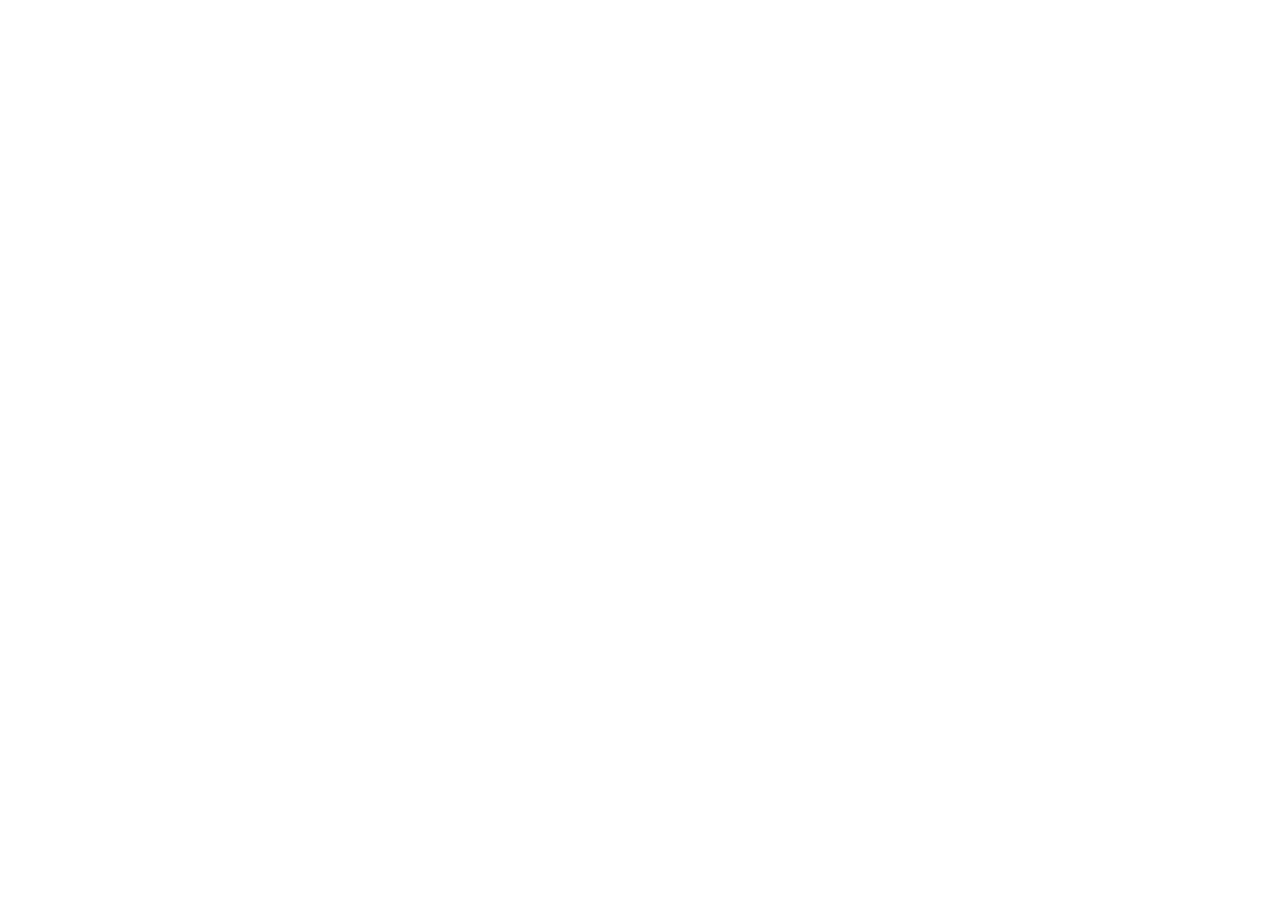
==== callback.html @ fc9e47d6 "로그인 api 방식 수정" ====
<!doctype html>
<html lang="ko">
  <head>
    <meta charset="UTF-8" />
    <title>로그인 처리 중...</title>
  </head>
  <body>
    <!-- 카카오 JavaScript SDK v2 -->
    <script
      src="https://t1.kakaocdn.net/kakao_js_sdk/2.7.2/kakao.min.js"
      integrity="sha384-TiCUE00h649CAMonG018J2ujOgDKW/kVWlChEuu4jK2vxfAAD0eZxzCKakxg55G4"
      crossorigin="anonymous"
    ></script>
    <!-- jQuery -->
    <script src="https://code.jquery.com/jquery-3.7.1.min.js"></script>

    <script>
      // =============================================
      // 카카오 로그인 콜백 처리 페이지
      //
      // 흐름:
      //   1. login.html에서 Kakao.Auth.authorize() 호출
      //   2. 카카오가 이 페이지로 ?code=XXX 를 붙여 리다이렉트
      //   3. SDK가 인가 코드를 감지해 자동으로 토큰 교환 처리
      //      → $.ajax로 토큰 서버 직접 호출 불필요 (CORS 차단 없음!)
      //   4. Kakao.Auth.getAccessToken()으로 토큰 확인
      //   5. Kakao.API.request()로 사용자 정보 요청
      //   6. localStorage 저장 후 메인 페이지로 이동
      // =============================================

      // 카카오 SDK 초기화 (JavaScript 앱 키)
      Kakao.init("3ca77f9ef133289839ab3de450e2643f");

      // =============================================
      // SDK가 URL의 ?code= 파라미터를 자동으로 처리하기 때문에
      // 잠시 대기 후 토큰이 세팅됐는지 확인
      // =============================================
      $(document).ready(function () {
        var accessToken = Kakao.Auth.getAccessToken();

        if (accessToken) {
          // 토큰이 이미 있으면 바로 사용자 정보 요청
          requestUserInfo();
        } else {
          // 토큰이 없으면 → URL에서 인가 코드 직접 확인
          var params = new URLSearchParams(window.location.search);
          var code = params.get("code");

          if (code) {
            requestUserInfo();
          } else {
            alert("로그인 정보가 없습니다. 다시 시도해주세요");
            window.location.href = "login.html";
          }
        }

        function requestUserInfo() {
          Kakao.API.request({
            url: "/v2/user/me",
          })
            .then(function (user) {
              var nickname = user.kakao_account?.profile?.nickname || "사용자";
              var profileImg =
                user.kakao_account?.profile?.profile_image_url || "";

              localStorage.setItem("isLoggedIn", "true");
              localStorage.setItem("nickname", nickname);
              localStorage.setItem("profileImg", profileImg);

              window.location.href = "index.html";
            })
            .catch(function (error) {
              console.error("사용자 정보 요청 실패:", error);
              alert("다시 시도해주세요.");
              window.location.href = "login.html";
            });
        }

        // =============================================
        // 폴백: SDK 토큰 세팅 실패 시
        // jQuery Ajax로 kapi.kakao.com 사용자 정보 직접 요청
        // (kauth가 아닌 kapi는 CORS 허용됨)
        // =============================================
        function requestUserInfoWithCode(code) {
          alert("로그인에 실패했습니다. 다시 시도해주세요");
          window.location.href = "index.html";
        }
      });
    </script>
  </body>
</html>
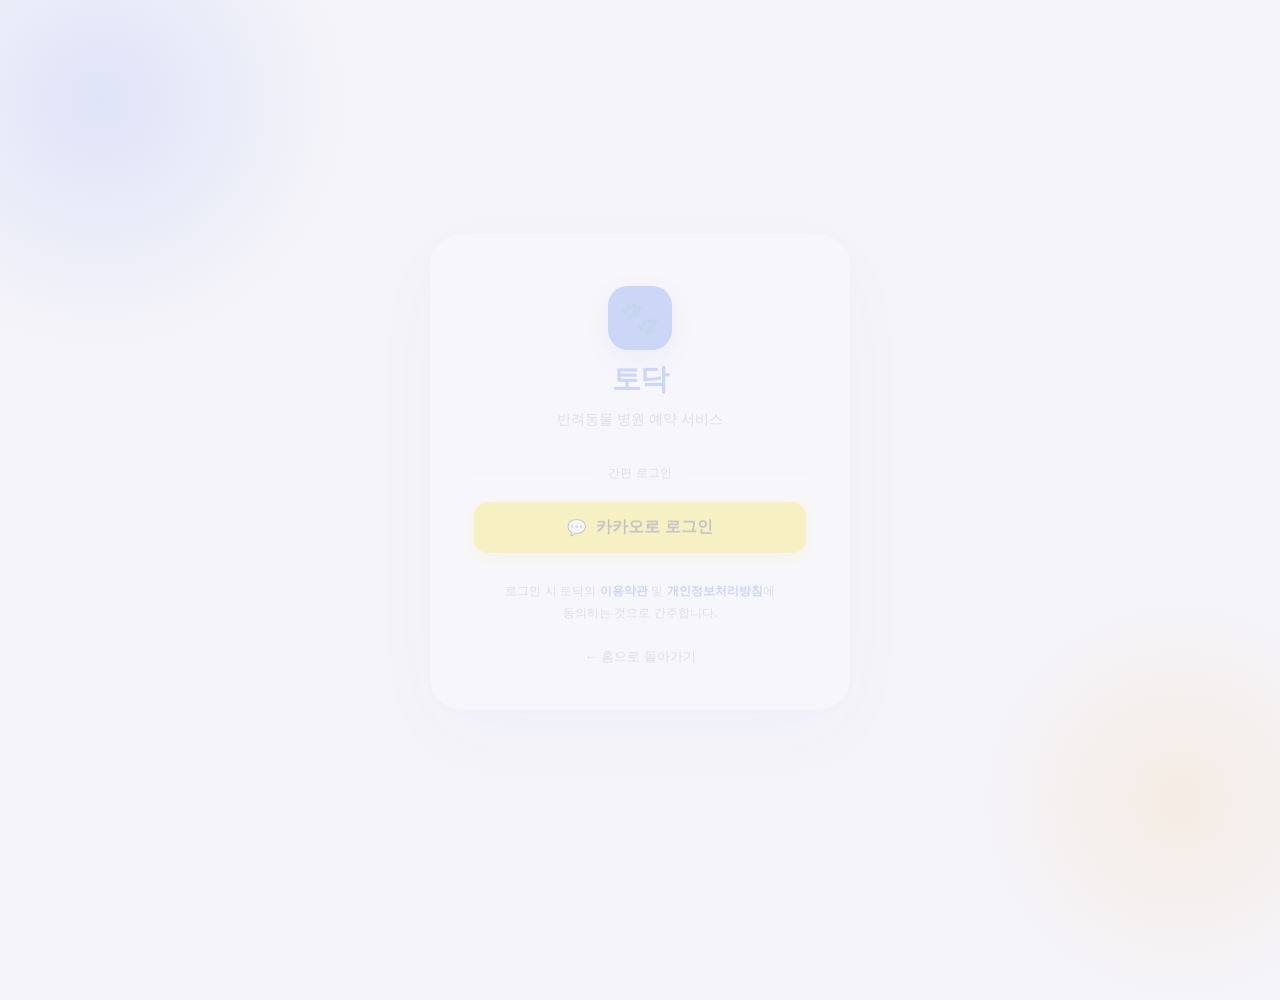
==== commit 0e81b33a: "netlify로 수정" ====
--- a/callback.html
+++ b/callback.html
@@ -15,77 +15,57 @@
     <script src="https://code.jquery.com/jquery-3.7.1.min.js"></script>
 
     <script>
-      // =============================================
-      // 카카오 로그인 콜백 처리 페이지
-      //
-      // 흐름:
-      //   1. login.html에서 Kakao.Auth.authorize() 호출
-      //   2. 카카오가 이 페이지로 ?code=XXX 를 붙여 리다이렉트
-      //   3. SDK가 인가 코드를 감지해 자동으로 토큰 교환 처리
-      //      → $.ajax로 토큰 서버 직접 호출 불필요 (CORS 차단 없음!)
-      //   4. Kakao.Auth.getAccessToken()으로 토큰 확인
-      //   5. Kakao.API.request()로 사용자 정보 요청
-      //   6. localStorage 저장 후 메인 페이지로 이동
-      // =============================================
+      $(document).ready(function () {
+  var params = new URLSearchParams(window.location.search);
+  var code = params.get("code");
 
-      // 카카오 SDK 초기화 (JavaScript 앱 키)
-      Kakao.init("3ca77f9ef133289839ab3de450e2643f");
+  if (!code) {
+    alert("로그인 정보가 없어요. 다시 시도해주세요.");
+    window.location.href = "login.html";
+    return;
+  }
 
-      // =============================================
-      // SDK가 URL의 ?code= 파라미터를 자동으로 처리하기 때문에
-      // 잠시 대기 후 토큰이 세팅됐는지 확인
-      // =============================================
-      $(document).ready(function () {
-        var accessToken = Kakao.Auth.getAccessToken();
+  // ① Netlify Function에 인가 코드 전달 → 액세스 토큰 받기
+  $.ajax({
+    url: "/.netlify/functions/kakao-token",  // Netlify Function 주소
+    type: "POST",
+    contentType: "application/json",
+    data: JSON.stringify({
+      code: code,
+      redirectUri: "https://todoc.netlify.app/callback.html"  // 본인 주소로 변경
+    }),
+    success: function (res) {
+      var accessToken = res.accessToken;
 
-        if (accessToken) {
-          // 토큰이 이미 있으면 바로 사용자 정보 요청
-          requestUserInfo();
-        } else {
-          // 토큰이 없으면 → URL에서 인가 코드 직접 확인
-          var params = new URLSearchParams(window.location.search);
-          var code = params.get("code");
+      // ② 액세스 토큰으로 카카오 사용자 정보 요청
+      $.ajax({
+        url: "https://kapi.kakao.com/v2/user/me",
+        type: "GET",
+        headers: {
+          Authorization: "Bearer " + accessToken
+        },
+        success: function (user) {
+          var nickname = user.kakao_account?.profile?.nickname || "사용자";
+          var profileImg = user.kakao_account?.profile?.profile_image_url || "";
 
-          if (code) {
-            requestUserInfo();
-          } else {
-            alert("로그인 정보가 없습니다. 다시 시도해주세요");
-            window.location.href = "login.html";
-          }
-        }
+          localStorage.setItem("isLoggedIn", "true");
+          localStorage.setItem("nickname", nickname);
+          localStorage.setItem("profileImg", profileImg);
 
-        function requestUserInfo() {
-          Kakao.API.request({
-            url: "/v2/user/me",
-          })
-            .then(function (user) {
-              var nickname = user.kakao_account?.profile?.nickname || "사용자";
-              var profileImg =
-                user.kakao_account?.profile?.profile_image_url || "";
-
-              localStorage.setItem("isLoggedIn", "true");
-              localStorage.setItem("nickname", nickname);
-              localStorage.setItem("profileImg", profileImg);
-
-              window.location.href = "index.html";
-            })
-            .catch(function (error) {
-              console.error("사용자 정보 요청 실패:", error);
-              alert("다시 시도해주세요.");
-              window.location.href = "login.html";
-            });
-        }
-
-        // =============================================
-        // 폴백: SDK 토큰 세팅 실패 시
-        // jQuery Ajax로 kapi.kakao.com 사용자 정보 직접 요청
-        // (kauth가 아닌 kapi는 CORS 허용됨)
-        // =============================================
-        function requestUserInfoWithCode(code) {
-          alert("로그인에 실패했습니다. 다시 시도해주세요");
           window.location.href = "index.html";
+        },
+        error: function () {
+          alert("사용자 정보를 가져오지 못했어요.");
+          window.location.href = "login.html";
         }
       });
+    },
+    error: function () {
+      alert("로그인에 실패했어요. 다시 시도해주세요.");
+      window.location.href = "login.html";
+    }
+  });
+});
     </script>
   </body>
 </html>
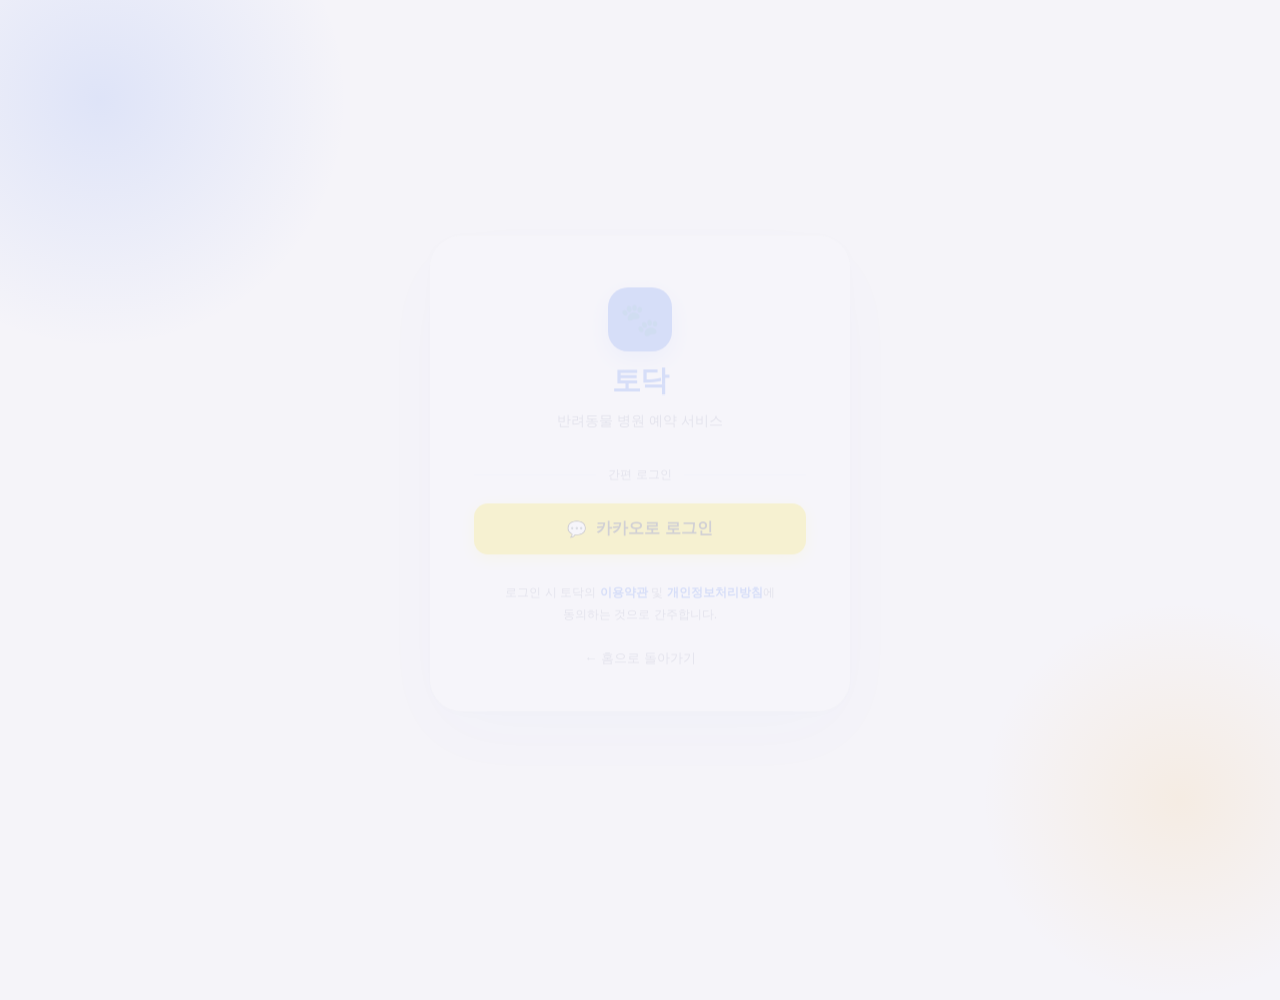
==== commit b59b79f8: "a" ====
--- a/callback.html
+++ b/callback.html
@@ -16,56 +16,58 @@
 
     <script>
       $(document).ready(function () {
-  var params = new URLSearchParams(window.location.search);
-  var code = params.get("code");
+        var params = new URLSearchParams(window.location.search);
+        var code = params.get("code");
 
-  if (!code) {
-    alert("로그인 정보가 없어요. 다시 시도해주세요.");
-    window.location.href = "login.html";
-    return;
-  }
+        if (!code) {
+          alert("로그인 정보가 없어요. 다시 시도해주세요.");
+          window.location.href = "login.html";
+          return;
+        }
 
-  // ① Netlify Function에 인가 코드 전달 → 액세스 토큰 받기
-  $.ajax({
-    url: "/.netlify/functions/kakao-token",  // Netlify Function 주소
-    type: "POST",
-    contentType: "application/json",
-    data: JSON.stringify({
-      code: code,
-      redirectUri: "https://todoc.netlify.app/callback.html"  // 본인 주소로 변경
-    }),
-    success: function (res) {
-      var accessToken = res.accessToken;
+        // ① Netlify Function에 인가 코드 전달 → 액세스 토큰 받기
+        $.ajax({
+          url: "/.netlify/functions/kakao-token", // Netlify Function 주소
+          type: "POST",
+          contentType: "application/json",
+          data: JSON.stringify({
+            code: code,
+            redirectUri: "https://todoc-app.netlify.app/", // 본인 주소로 변경
+          }),
+          success: function (res) {
+            var accessToken = res.accessToken;
 
-      // ② 액세스 토큰으로 카카오 사용자 정보 요청
-      $.ajax({
-        url: "https://kapi.kakao.com/v2/user/me",
-        type: "GET",
-        headers: {
-          Authorization: "Bearer " + accessToken
-        },
-        success: function (user) {
-          var nickname = user.kakao_account?.profile?.nickname || "사용자";
-          var profileImg = user.kakao_account?.profile?.profile_image_url || "";
+            // ② 액세스 토큰으로 카카오 사용자 정보 요청
+            $.ajax({
+              url: "https://kapi.kakao.com/v2/user/me",
+              type: "GET",
+              headers: {
+                Authorization: "Bearer " + accessToken,
+              },
+              success: function (user) {
+                var nickname =
+                  user.kakao_account?.profile?.nickname || "사용자";
+                var profileImg =
+                  user.kakao_account?.profile?.profile_image_url || "";
 
-          localStorage.setItem("isLoggedIn", "true");
-          localStorage.setItem("nickname", nickname);
-          localStorage.setItem("profileImg", profileImg);
+                localStorage.setItem("isLoggedIn", "true");
+                localStorage.setItem("nickname", nickname);
+                localStorage.setItem("profileImg", profileImg);
 
-          window.location.href = "index.html";
-        },
-        error: function () {
-          alert("사용자 정보를 가져오지 못했어요.");
-          window.location.href = "login.html";
-        }
+                window.location.href = "index.html";
+              },
+              error: function () {
+                alert("사용자 정보를 가져오지 못했어요.");
+                window.location.href = "login.html";
+              },
+            });
+          },
+          error: function () {
+            alert("로그인에 실패했어요. 다시 시도해주세요.");
+            window.location.href = "login.html";
+          },
+        });
       });
-    },
-    error: function () {
-      alert("로그인에 실패했어요. 다시 시도해주세요.");
-      window.location.href = "login.html";
-    }
-  });
-});
     </script>
   </body>
 </html>
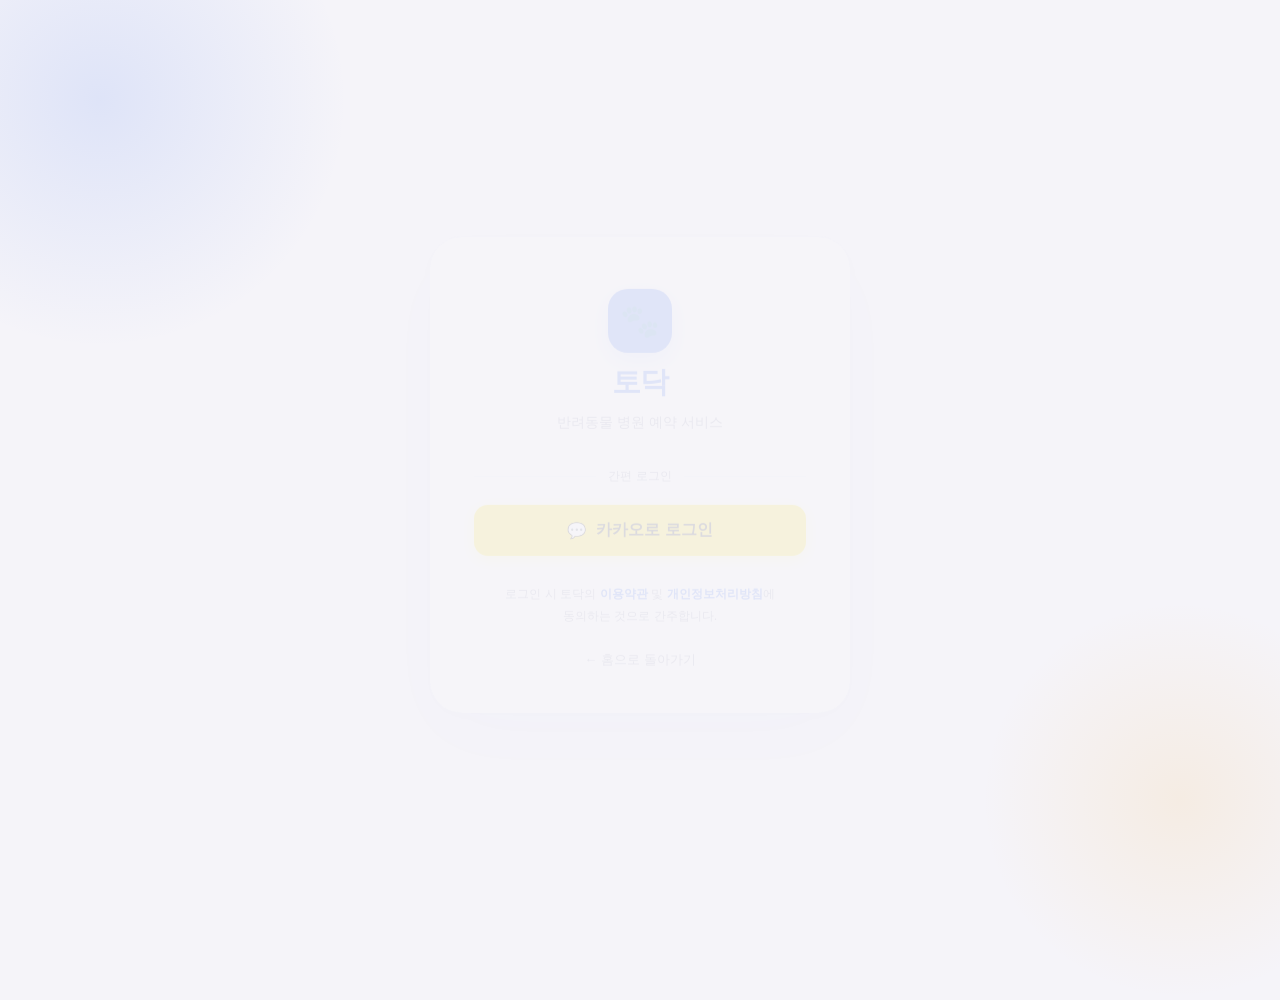
==== commit 09b7788c: "c" ====
--- a/callback.html
+++ b/callback.html
@@ -27,12 +27,12 @@
 
         // ① Netlify Function에 인가 코드 전달 → 액세스 토큰 받기
         $.ajax({
-          url: "/.netlify/functions/kakao-token", // Netlify Function 주소
+          url: "/.netlify/functions/kakao_token", // Netlify Function 주소
           type: "POST",
           contentType: "application/json",
           data: JSON.stringify({
             code: code,
-            redirectUri: "https://todoc-app.netlify.app/", // 본인 주소로 변경
+            redirectUri: "https://todoc-app.netlify.app/callback.html", // 본인 주소로 변경
           }),
           success: function (res) {
             var accessToken = res.accessToken;
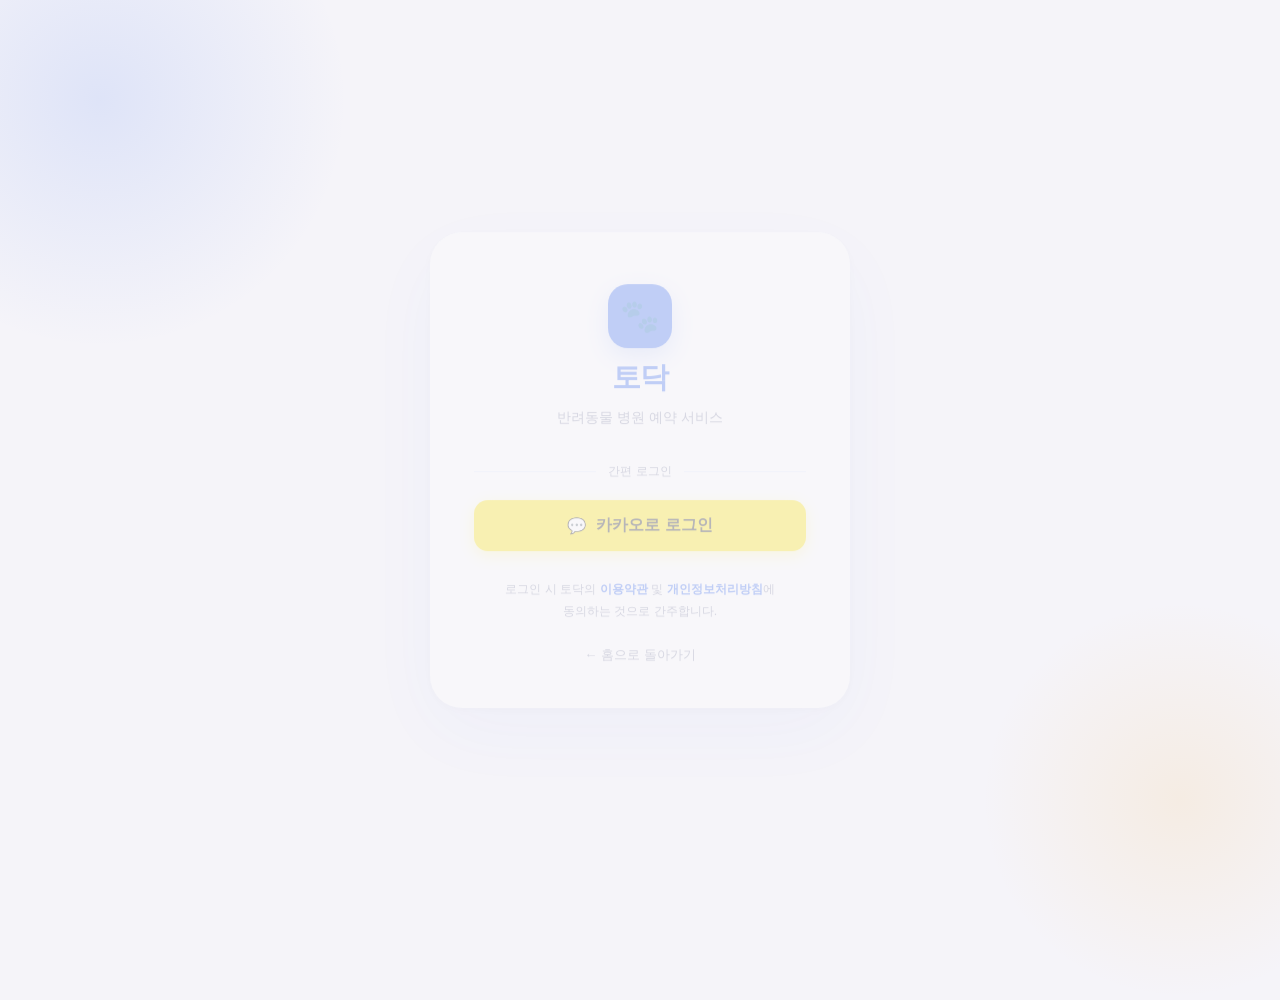
==== commit 7c519c10: "c" ====
--- a/callback.html
+++ b/callback.html
@@ -35,6 +35,9 @@
             redirectUri: "https://todoc-app.netlify.app/callback.html", // 본인 주소로 변경
           }),
           success: function (res) {
+            console.log("받아온 토큰 : ", res);
+            console.log("accessToken : ", res.accessToken);
+
             var accessToken = res.accessToken;
 
             // ② 액세스 토큰으로 카카오 사용자 정보 요청
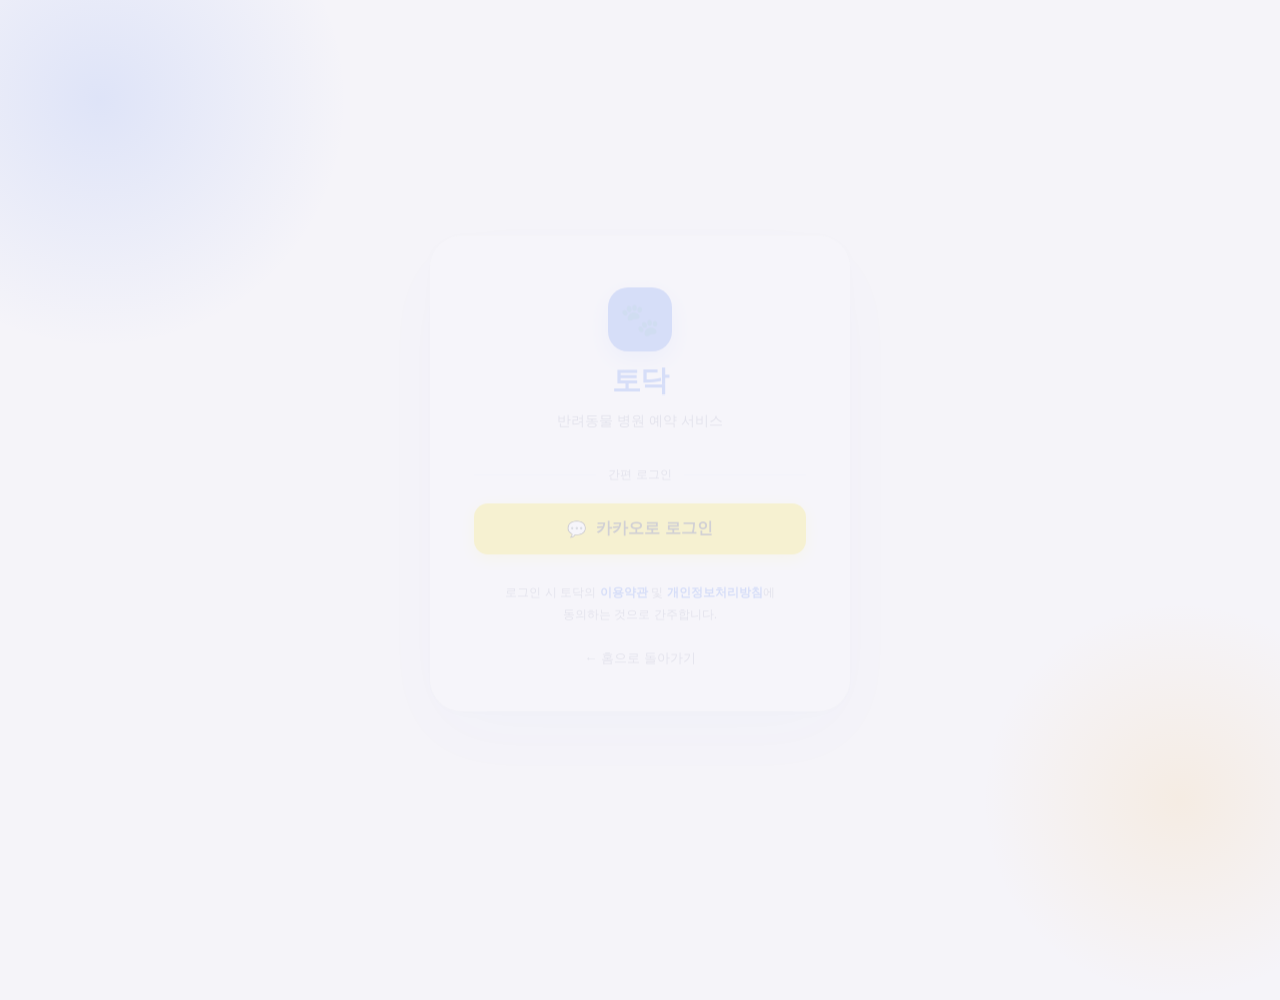
==== commit 56ae0038: "d" ====
--- a/callback.html
+++ b/callback.html
@@ -35,8 +35,8 @@
             redirectUri: "https://todoc-app.netlify.app/callback.html", // 본인 주소로 변경
           }),
           success: function (res) {
-            console.log("받아온 토큰 : ", res);
-            console.log("accessToken : ", res.accessToken);
+            var data = typeof res === 'string' ? JSON.parse(res) : res;
+            var accessToken = data.accessToken;
 
             var accessToken = res.accessToken;
 
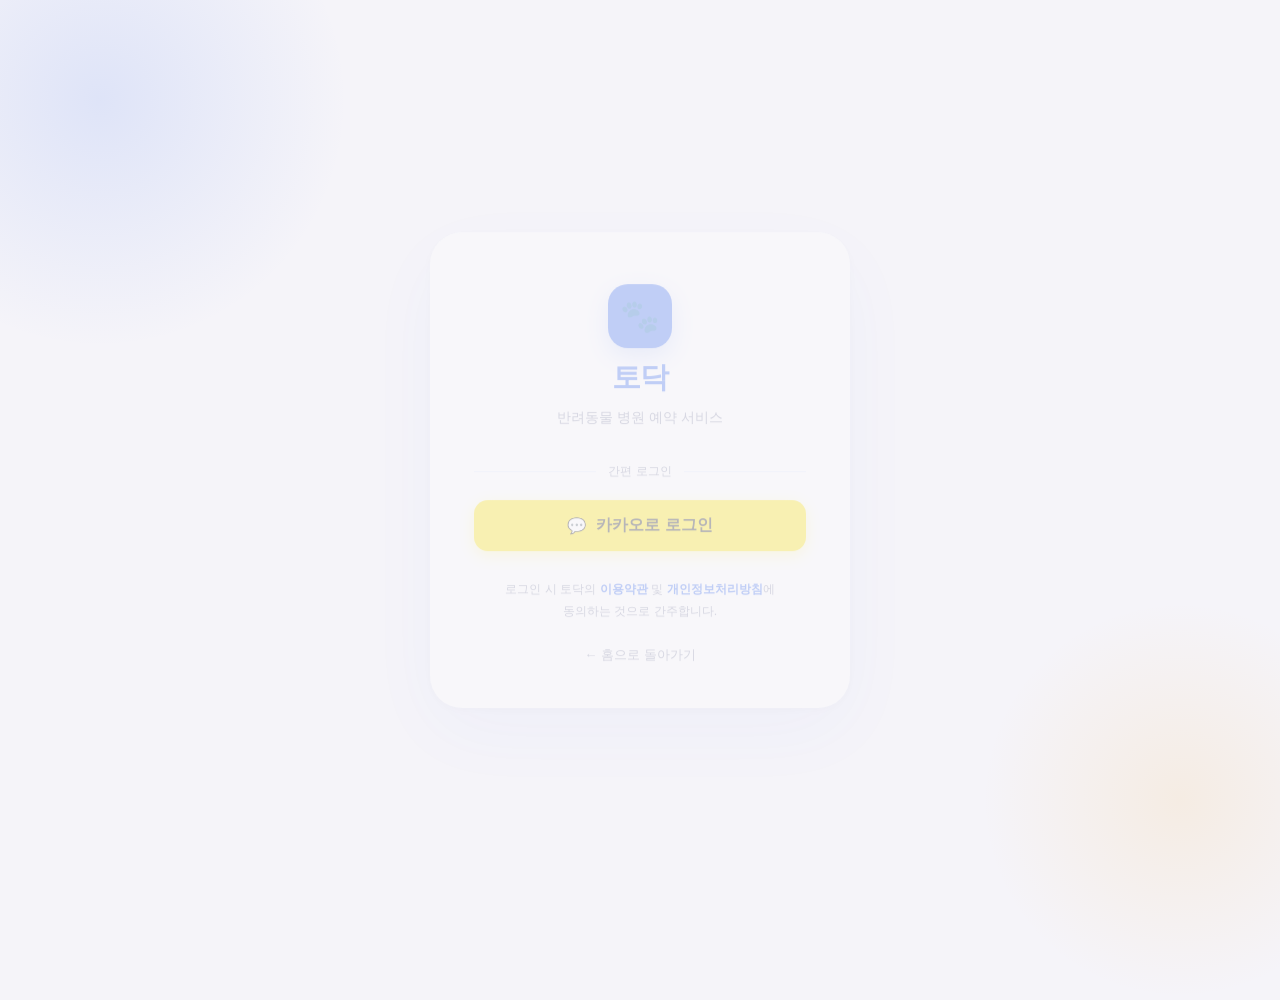
==== commit 96b01df9: "f" ====
--- a/callback.html
+++ b/callback.html
@@ -38,8 +38,6 @@
             var data = typeof res === 'string' ? JSON.parse(res) : res;
             var accessToken = data.accessToken;
 
-            var accessToken = res.accessToken;
-
             // ② 액세스 토큰으로 카카오 사용자 정보 요청
             $.ajax({
               url: "https://kapi.kakao.com/v2/user/me",
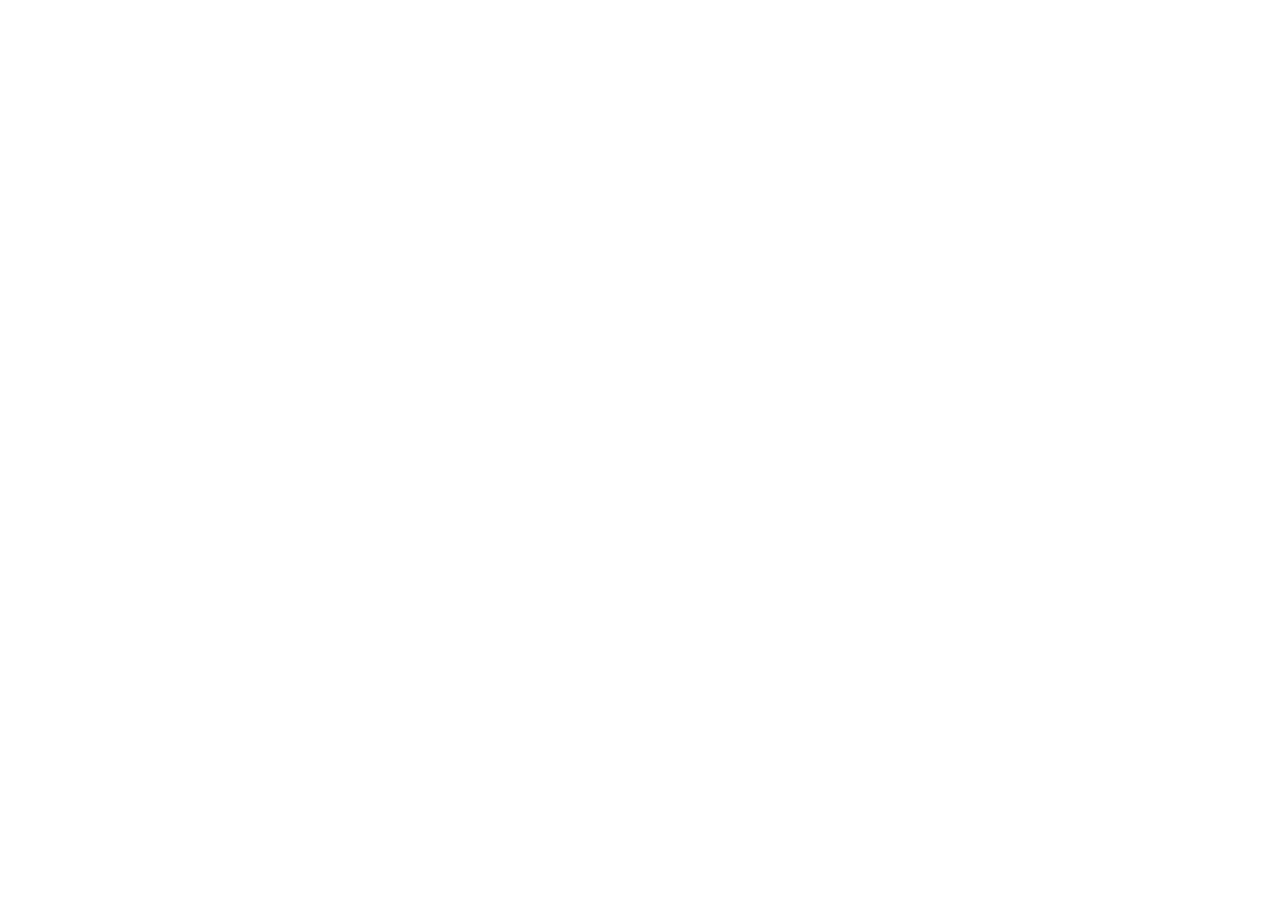
==== commit 357909db: "깃허브 주소로 변경, 지도 네이버로 변경, readme 수정" ====
--- a/callback.html
+++ b/callback.html
@@ -5,17 +5,17 @@
     <title>로그인 처리 중...</title>
   </head>
   <body>
-    <!-- 카카오 JavaScript SDK v2 -->
     <script
       src="https://t1.kakaocdn.net/kakao_js_sdk/2.7.2/kakao.min.js"
       integrity="sha384-TiCUE00h649CAMonG018J2ujOgDKW/kVWlChEuu4jK2vxfAAD0eZxzCKakxg55G4"
       crossorigin="anonymous"
     ></script>
-    <!-- jQuery -->
     <script src="https://code.jquery.com/jquery-3.7.1.min.js"></script>
 
     <script>
       $(document).ready(function () {
+        Kakao.init("3ca77f9ef133289839ab3de450e2643f");
+
         var params = new URLSearchParams(window.location.search);
         var code = params.get("code");
 
@@ -25,26 +25,26 @@
           return;
         }
 
-        // ① Netlify Function에 인가 코드 전달 → 액세스 토큰 받기
+        // ✅ 카카오 서버에 직접 토큰 요청 (백엔드 없이!)
         $.ajax({
-          url: "/.netlify/functions/kakao_token", // Netlify Function 주소
+          url: "https://kauth.kakao.com/oauth/token",
           type: "POST",
-          contentType: "application/json",
-          data: JSON.stringify({
+          data: {
+            grant_type: "authorization_code",
+            client_id: "3ca77f9ef133289839ab3de450e2643f", // JavaScript 앱 키
+            redirect_uri: "https://kimbs-git.github.io/todocWepPage/callback.html",
             code: code,
-            redirectUri: "https://todoc-app.netlify.app/callback.html", // 본인 주소로 변경
-          }),
+            // ⚠️ client_secret이 없는 앱이면 이 줄 삭제
+            // client_secret: "여기에_시크릿_키",
+          },
           success: function (res) {
-            var data = typeof res === 'string' ? JSON.parse(res) : res;
-            var accessToken = data.accessToken;
+            var accessToken = res.access_token;
 
-            // ② 액세스 토큰으로 카카오 사용자 정보 요청
+            // 사용자 정보 요청
             $.ajax({
               url: "https://kapi.kakao.com/v2/user/me",
               type: "GET",
-              headers: {
-                Authorization: "Bearer " + accessToken,
-              },
+              headers: { Authorization: "Bearer " + accessToken },
               success: function (user) {
                 var nickname =
                   user.kakao_account?.profile?.nickname || "사용자";
@@ -63,7 +63,8 @@
               },
             });
           },
-          error: function () {
+          error: function (err) {
+            console.error(err);
             alert("로그인에 실패했어요. 다시 시도해주세요.");
             window.location.href = "login.html";
           },
@@ -71,4 +72,4 @@
       });
     </script>
   </body>
-</html>
+</html>
